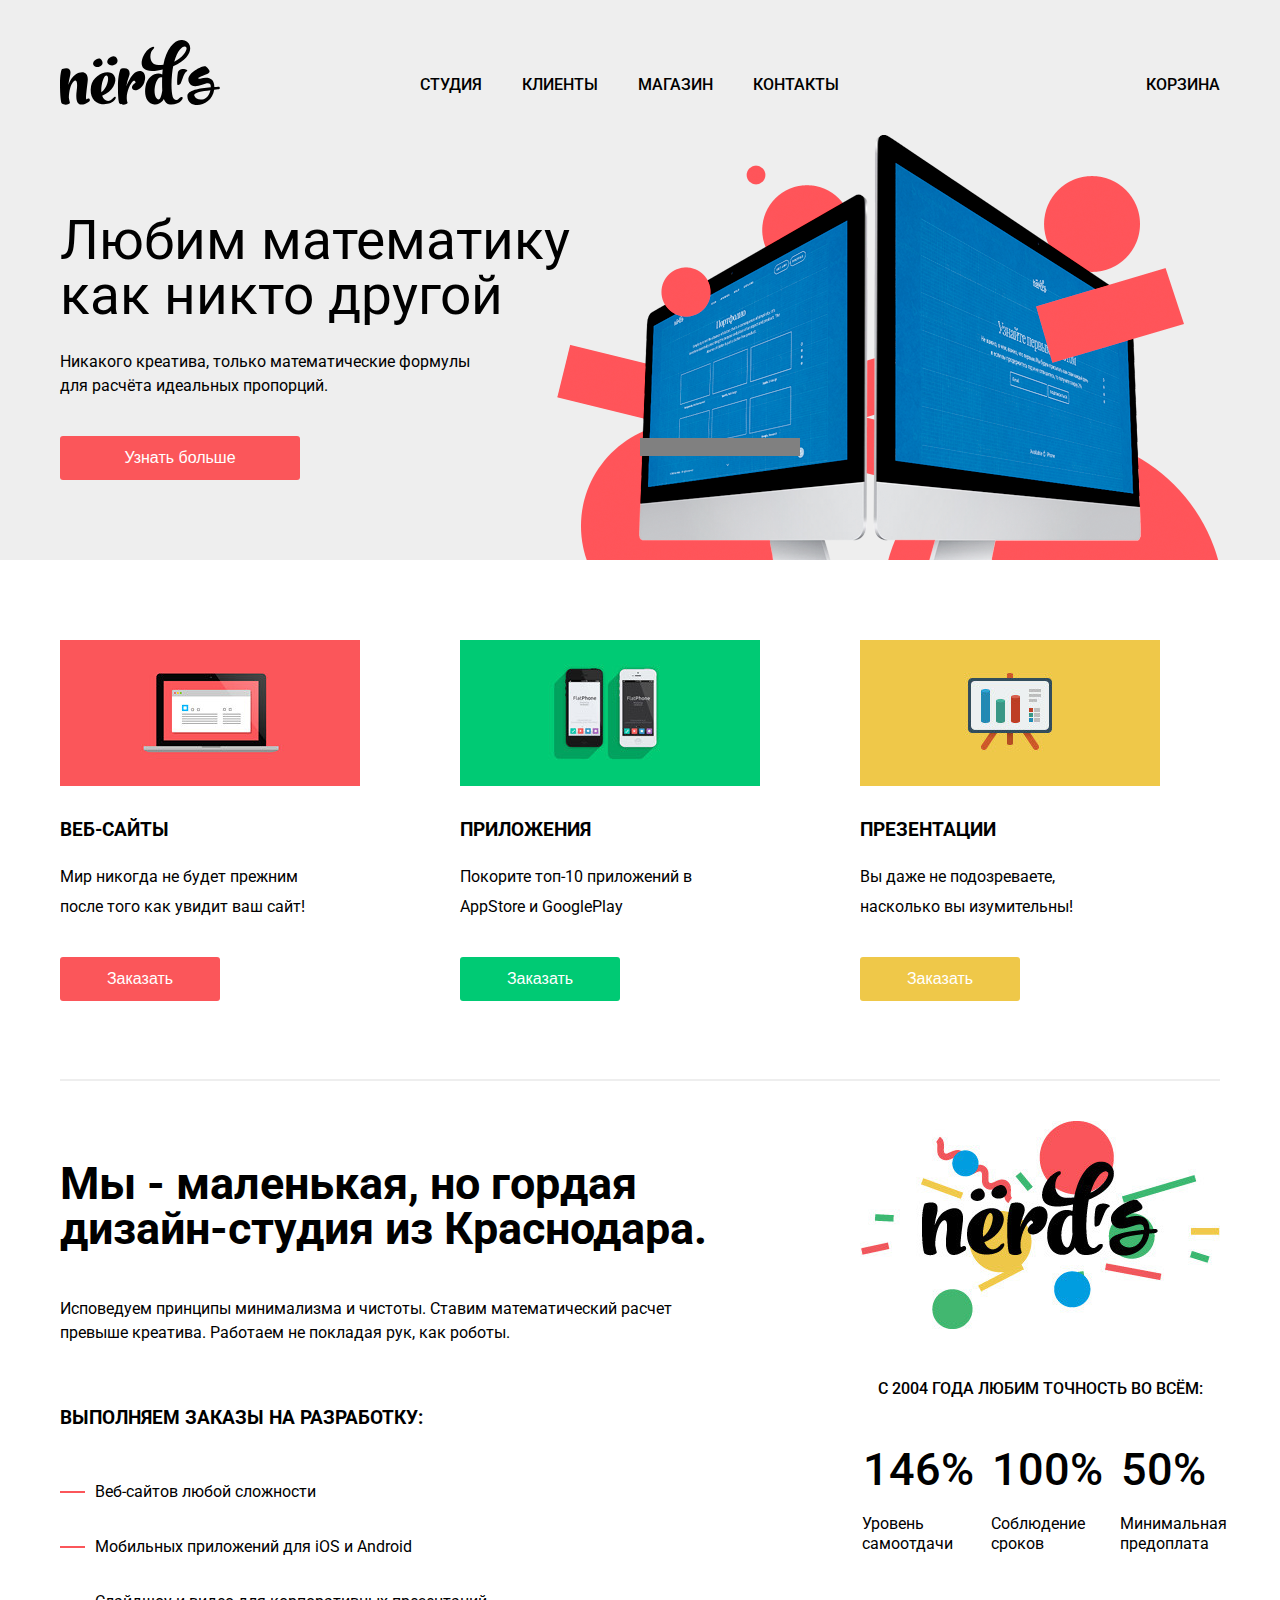
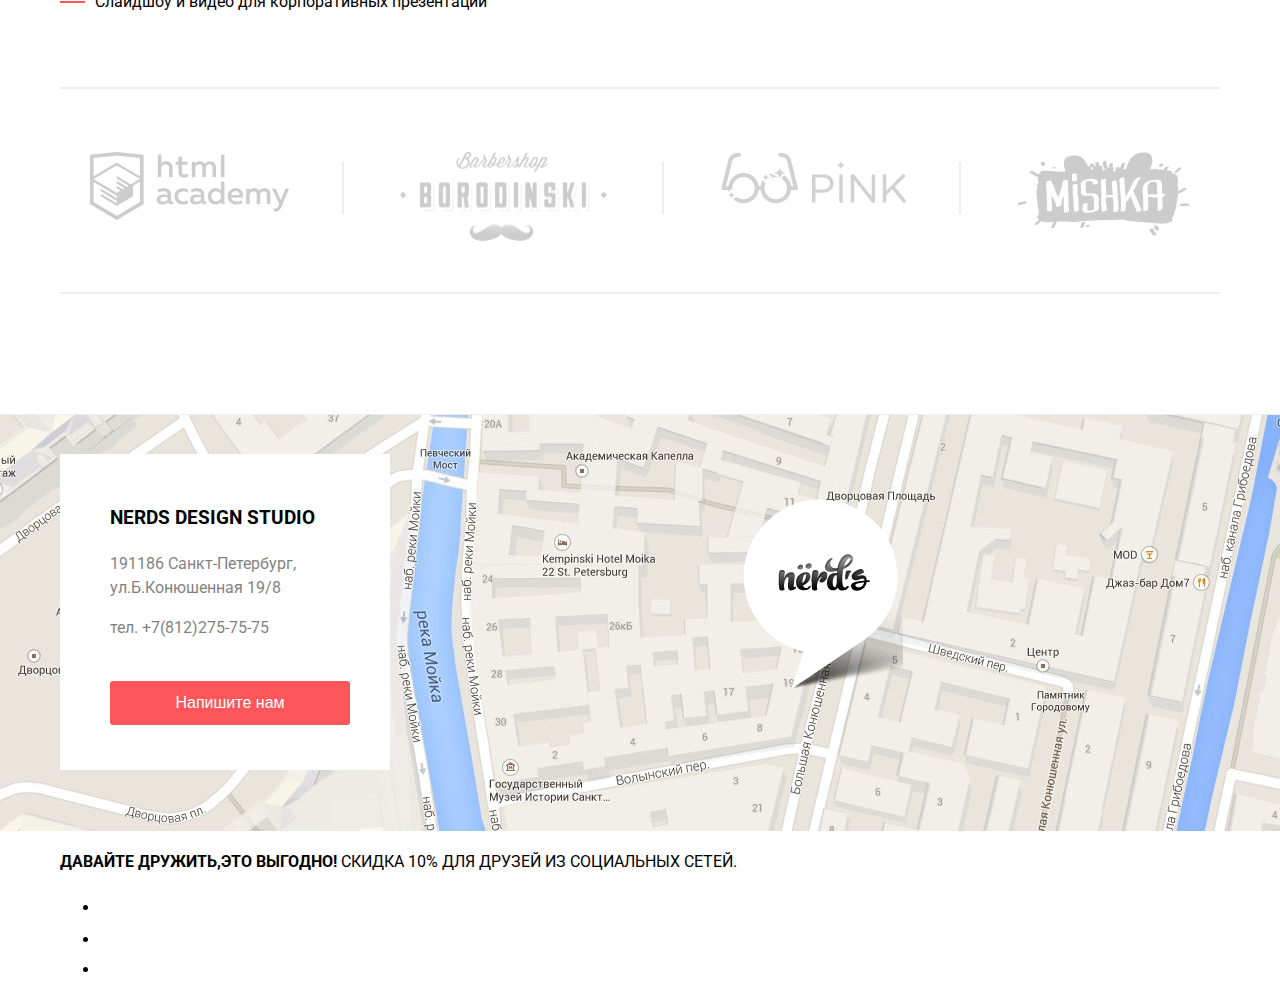
==== Nerds/html/index.html @ b2c06977 "index without footer" ====
<!DOCTYPE html>
<html lang="ru">
<head>
  <meta charset="utf-8">
  <title>Дизайн-студия Nerds</title>
  <link href='../css/styles.css' rel="stylesheet" type="text/css">
  <link href="https://fonts.googleapis.com/css?family=Roboto:400,500,700&amp;subset=cyrillic" rel="stylesheet">
</head>
<body>
  <header class="main-header">
    <div class="main-wrapper">
      <div class="container">
        <nav class="general-navigation">
          <a class="main-logo" href="index.html">
            <svg version="1.1" id="Layer_1" xmlns="http://www.w3.org/2000/svg" xmlns:xlink="http://www.w3.org/1999/xlink" x="0px" y="0px"
            	 width="160px" height="65px" viewBox="0 0 160 65" enable-background="new 0 0 160 65" xml:space="preserve">
            <g>
            	<path d="M157.936,49.374c-1.235,0.161-2.523,0.271-3.757,0.377c0,0.056,0,0.056,0,0.056c-2.415,17.364-26.188,20.231-26.779,6.599
            		c-0.269-6.167,11.593-7.95,23.398-9.088c0.429-11.09-15.901,5.667-21.608-4.601c-5.019-9.025,14.632-17.938,16.728-16.102
            		c6.438,5.636,3.404,6.618-1.379,8.335c-9.49,3.41-5.791,4.107-4.511,3.726c7.569-2.253,14.366-1.04,14.312,8.317
            		c1.288-0.107,2.522-0.163,3.757-0.271C160.403,46.507,160.564,49.157,157.936,49.374z M150.422,50.13
            		c-9.124,1.028-17.013,2.436-16.153,5.355C135.985,61.058,147.846,62.303,150.422,50.13z"/>
            </g>
            <g>
            	<path d="M117.678,44.918c-0.682-0.037-0.703-6.038,0.112-11.688c1.005-6.951,11.935-3.357,9.093-1.906
            		c-2.975,1.52-4.429,8.718-6.266,12.087C119.982,44.572,118.012,44.937,117.678,44.918z"/>
            </g>
            <g>
            	<path d="M42.105,21.002c2.376,4.866-4.937,8.171-8.292,4.521c-1.398-1.555-0.755-4.56,2.636-6.193
            		C38.146,18.494,40.522,17.734,42.105,21.002z"/>
            </g>
            <g>
            	<path d="M57.062,18.861c2.585,5.297-5.38,8.896-9.031,4.922c-1.522-1.695-0.823-4.963,2.873-6.742
            		C52.75,16.13,55.336,15.305,57.062,18.861z"/>
            </g>
            <g>
            	<path d="M28.883,61.666c-7.919,5.338-14.219,4.159-12.212-10.848c1.45-10.904-0.948-11.521-3.122-9.442
            		c-2.845,2.697-4.628,9.723-4.684,16.412c0.278,1.686,0.614,3.314,1.004,4.776c0.334,1.63-4.907,3.315-7.974,1.011
            		C0.837,62.79,0,54.865,0,44.131c0-8.824,1.171-14.895,2.23-15.175c8.029-2.191,9.312,1.348,7.583,7.981
            		c-0.725,2.753-1.17,5.396-1.395,7.924c1.673-4.664,4.071-8.485,6.803-10.173c7.416-4.664,13.605-2.473,12.434,6.801
            		c-2.007,16.58-2.174,18.827-0.39,17.535C29.496,57.45,30.945,60.262,28.883,61.666z"/>
            </g>
            <g>
            	<path d="M54.982,59.59c-2.175,3.484-7.806,5.171-13.216,4.552c-7.75-0.843-12.545-7.756-10.705-18.097
            		c2.008-11.185,18.065-18.322,23.196-10.341c3.735,5.789-2.175,16.017-11.597,19.783c-0.168,0.056-0.335,0.113-0.502,0.168
            		c1.951,5.171,6.579,7.476,11.039,2.36C55.316,55.655,56.821,56.667,54.982,59.59z M41.377,52.172
            		c5.855-4.159,7.806-13.32,6.189-15.905c-1.728-2.697-5.074,1.517-6.245,11.746C41.21,49.474,41.21,50.878,41.377,52.172z"/>
            </g>
            <g>
            	<path d="M83.091,44.992c-1.597,2.507-3.903,4.384-5.966,5.059c-2.398,0.73-5.185,0.056-5.185-2.698
            		c0-1.011,0.892-3.372,3.624-4.721c-0.168-1.911-1.394-2.417-2.286-1.686c-3.345,2.586-7.417,12.25-6.356,19.221
            		c0.055,0.168,0.055,0.337,0.055,0.506c0.168,0.617,0.335,1.237,0.558,1.854c0.557,1.574-4.907,3.316-7.973,0.956
            		c-1.059-0.788-1.617-6.97-1.617-17.704c0-8.824,1.951-16.636,3.011-16.917c6.412-1.743,10.147,1.292,8.14,7.249
            		c-1.171,3.373-2.23,6.801-2.843,10.399c2.453-6.688,6.523-12.872,9.812-14.501c5.856-2.923,10.092,0.956,8.867,7.813
            		c-0.056,0.11-0.112,0.393-0.112,0.449c-0.056,0.562-0.566,2.302-0.39,1.741C83.914,43.657,83.538,44.289,83.091,44.992z"/>
            </g>
            <g>
            	<path d="M113.207,26.161c-0.445,2.304-0.836,4.833-1.115,7.531c-1.059,10.06-0.612,18.996,0.613,22.986
            		c0.726,2.137,3.457,4.946,6.078,2.023c2.843-3.203,5.967-1.349,2.174,2.416c-2.34,2.305-6.689,3.878-11.039,3.428
            		c-3.123-0.393-5.018-2.415-6.134-5.505c-0.444,0.898-0.947,1.685-1.56,2.302c-2.119,2.193-4.685,3.43-7.974,3.092
            		c-6.637-0.73-10.538-7.923-8.699-18.153c1.952-10.791,11.319-14.725,16.728-11.857c0.112-1.349,0.223-2.699,0.335-4.104
            		c0.055-0.281,0.055-0.562,0.11-0.843c-1.561,0.338-3.233,0.675-4.962,0.956C73.787,34.423,82.04,14.864,87.894,9.75
            		c6.636-5.733,7.36-1.855,5.297-0.562c-3.68,2.36-5.297,15.905,5.241,15.905c1.729,0,3.346-0.112,4.962-0.281
            		c3.291-18.322,13.271-27.203,21.356-24.28C133.726,3.792,132.779,18.067,113.207,26.161z M102.279,50.554
            		c-0.224-3.542-0.224-7.532-0.167-11.636c0-0.506,0.056-1.011,0.056-1.461c-3.346-1.518-6.635,3.653-7.473,10.792
            		c-0.946,8.373,2.788,12.813,4.908,10.791C101.22,57.409,102.056,52.237,102.279,50.554z M126.365,7.389
            		c-1.784-2.642-8.307,0.562-12.098,14.332C123.802,17.167,127.593,9.299,126.365,7.389z"/>
            </g>
            </svg>
          </a>
          <ul class="site-navigation">
            <li><a href="studio.html">Студия</a></li>
            <li><a href="clients.html">Клиенты</a></li>
            <li><a href="catalog.html">Магазин</a></li>
            <li><a href="contacts.html">Контакты</a></li>
          </ul>
          <ul class="client-navigation">
            <li class="basket">
              <a class="basket-link" href="login.html">Корзина</a>
            </li>
          </ul>
        </nav>
      </div>
    </div>
      <section class="slider">
        <div class="container">
          <h2 class="visually-hidden">Картинки</h2>
          <div class="slider-controls">
            <input class="visually-hidden slider-controls-item slider-controls-item-1" type="radio" id="product-1" name="toggle" value="tg1" checked>
            <input class="visually-hidden slider-controls-item slider-controls-item-2" type="radio" id="product-2" name="toggle" value="tg2">
            <input class="visually-hidden slider-controls-item slider-controls-item-3" type="radio" id="product-3" name="toggle" value="tg3">
            <label for="product-1">Первый</label>
            <label for="product-2">Второй</label>
            <label for="product-3">Третий</label>
          </div>
          <ul class="slider-list">
            <li class="slider-item">
              <h3>Долго, дорого,<br> скрупулёзно</h3>
              <p>Математически выверенный дизайн<br> для вашего сайта или мобильного приложения.</p>
              <button class="slider-item-button button" type="button">Узнать больше</button>
            </li>
            <li class="slider-item">
              <h3>Любим математику как никто другой</h3>
              <p>Никакого креатива, только математические формулы для расчёта идеальных пропорций.</p>
              <button class="slider-item-button button" type="button">Узнать больше</button>
            </li>
            <li class="slider-item">
              <h3>Только ночь,<br> только хардкор</h3>
              <p>Работать днём, как все? Мы против этого.<br> Ближе к ночи работа только начинается.</p>
              <button class="slider-item-button button" type="button">Узнать больше</button>
            </li>
          </ul>
        </div>
      </section>
    </header>
    <main class="container">
      <section class="services">
        <h2 class="visually-hidden">Услуги</h2>
        <ul class="services-list">
          <li class="services-item">
            <img src="../img/illustration-1.jpg" width="300" height="146" alt="Фото1">
            <h3>Веб-сайты</h3>
            <p>Мир никогда не будет прежним после того как увидит ваш сайт!</p>
            <button class="button button-order button-order1" type="button">Заказать</button>
          </li>
          <li class="services-item">
            <img src="../img/illustration-2.jpg" width="300" height="146" alt="Фото2">
            <h3>Приложения</h3>
            <p>Покорите топ-10 приложений в AppStore и GooglePlay</p>
            <button class="button button-order button-order2" type="button">Заказать</button>
          </li>
          <li class="services-item">
            <img src="../img/illustration-3.jpg" width="300" height="146" alt="Фото3">
            <h3>Презентации</h3>
            <p>Вы даже не подозреваете, насколько вы изумительны!</p>
            <button class="button button-order button-order3" type="button">Заказать</button>
          </li>
        </ul>
      </section>
      <div class="index-columns">
        <section class="info">
          <h2 class="visually-hidden">Информация</h2>
          <b>Мы - маленькая, но гордая дизайн-студия из Краснодара.</b>
          <p>Исповедуем принципы минимализма и чистоты. Ставим математический расчет превыше креатива. Работаем не покладая рук, как роботы.</p>
          <h3>Выполняем заказы на разработку:</h3>
          <ul class="order-list">
            <li>Веб-сайтов любой сложности</li>
            <li>Мобильных приложений для iOS и Android</li>
            <li>Слайдшоу и видео для корпоративных презентаций</li>
          </ul>
        </section>
        <section class="statistic">
          <h2 class="visually-hidden">Данные</h2>
          <img src="../img/nerds-illustration.jpg" width="360" height="208">
          <span>С 2004 года любим точность во всём:</span>
          <table>
            <tr class="numbers">
              <th>146%</th>
              <th>100%</th>
              <th>50%</th>
            </tr>
            <tr class="singificant">
              <td>Уровень самоотдачи</td>
              <td>Соблюдение сроков</td>
              <td>Минимальная предоплата</td>
            </tr>
          </table>
        </section>
      </div>
      <section class="projects">
        <h2 class="visually-hidden">Наши работы:</h2>
        <ul class="projects-list">
          <li class="projects-item">
            <img src="../img/logo-1.png" width="199" height="68" alt="Проект1">
          </li>
          <li class="projects-item">
            <img src="../img/logo-2.png" width="209" height="90" alt="Проект2">
          </li>
          <li class="projects-item">
            <img src="../img/logo-3.png" width="185" height="52" alt="Проект3">
          </li>
          <li class="projects-item">
            <img src="../img/logo-4.png" width="173" height="84" alt="Проект4">
          </li>
        </ul>
      </section>
    </main>
    <footer>
      <div class="footer-map">
        <div class="container">
          <div class="contacts">
            <h3>Nerds design studio</h3>
            <p>191186 Санкт-Петербург, ул.Б.Конюшенная 19/8</p>
            <p class="number">тел. +7(812)275-75-75</p>
            <button class="button contacts-button" type="button">Напишите нам</button>
          </div>
        </div>
      </div>
      <div class="footer-social">
        <div class="container">
          <p class="footer-slogan">
            <b>Давайте дружить,это выгодно!</b>
            <span>Скидка 10% для друзей из социальных сетей.</span>
          </p>
          <ul>
            <li><a class="social-button" href="#"><span class="visually-hidden">Вконтакте</span>
              <svg xmlns="http://www.w3.org/2000/svg" width="27" height="15" viewBox="0 0 26.14 14.91"><path d="M26 13.47l-.09-.17a13.55 13.55 0 0 0-2.6-3q-.87-.83-1.1-1.12A1 1 0 0 1 22 8a10.27 10.27 0 0 1 1.22-1.78l.88-1.16q2.35-3.13 2-4L26 .94a.8.8 0 0 0-.4-.22 2.14 2.14 0 0 0-.87 0h-3.92a.51.51 0 0 0-.27 0h-.3a.6.6 0 0 0-.15.14.93.93 0 0 0-.14.24 22.22 22.22 0 0 1-1.46 3.06q-.5.84-.93 1.46a7 7 0 0 1-.71.91 4.94 4.94 0 0 1-.52.47q-.23.18-.35.15l-.23-.05a.9.9 0 0 1-.31-.33 1.49 1.49 0 0 1-.16-.53V1.6a3.14 3.14 0 0 0 0-.62 2.12 2.12 0 0 0-.14-.44.73.73 0 0 0-.28-.33 1.57 1.57 0 0 0-.46-.18A9 9 0 0 0 12.57 0a8.93 8.93 0 0 0-3.25.33 1.83 1.83 0 0 0-.52.41q-.25.3-.07.33a1.67 1.67 0 0 1 1.16.59l.08.16a2.6 2.6 0 0 1 .19.63 6.32 6.32 0 0 1 .12 1 10.59 10.59 0 0 1 0 1.7q-.07.71-.13 1.1a2.21 2.21 0 0 1-.18.64 2.69 2.69 0 0 1-.16.3l-.07.07a1 1 0 0 1-.37.07.86.86 0 0 1-.46-.19 3.27 3.27 0 0 1-.56-.52 7 7 0 0 1-.66-.93q-.37-.6-.76-1.42l-.22-.39q-.2-.38-.56-1.11t-.62-1.43A.9.9 0 0 0 5.2.9h-.07a.93.93 0 0 0-.22-.16A1.44 1.44 0 0 0 4.6.65L.87.68A1 1 0 0 0 .1.94L0 1a.44.44 0 0 0 0 .22 1.08 1.08 0 0 0 .08.37Q.9 3.53 1.86 5.31t1.66 2.87Q4.23 9.27 5 10.24t1 1.24l.37.41.34.33a8.06 8.06 0 0 0 1 .78 16.34 16.34 0 0 0 1.4.9 7.6 7.6 0 0 0 1.79.72 6.19 6.19 0 0 0 2 .22h1.57a1.08 1.08 0 0 0 .72-.3l.05-.07a.9.9 0 0 0 .1-.25 1.38 1.38 0 0 0 0-.37 4.48 4.48 0 0 1 .09-1.05 2.77 2.77 0 0 1 .23-.71 1.74 1.74 0 0 1 .29-.4 1.19 1.19 0 0 1 .23-.2h.11a.86.86 0 0 1 .77.21 4.52 4.52 0 0 1 .83.79q.39.47.93 1.05a6.41 6.41 0 0 0 1 .87l.27.16a3.31 3.31 0 0 0 .71.3 1.53 1.53 0 0 0 .76.07l3.48-.05a1.58 1.58 0 0 0 .8-.17.68.68 0 0 0 .34-.37 1.06 1.06 0 0 0 0-.46 1.71 1.71 0 0 0-.1-.36z" fill="#fff"/></svg>
            </path>
            </a></li>
            <li><a class="social-button" href="#"><span class="visually-hidden">Фейсбук</span>
              <svg xmlns="http://www.w3.org/2000/svg" width="19" height="22" viewBox="0 0 10.15 21.74"><path d="M3.34 1.12A4.77 4.77 0 0 1 6.53 0h3.61v3.81H7.81a1.07 1.07 0 0 0-1.09.83v2.55h3.42c-.08 1.23-.24 2.45-.41 3.67h-3v10.87H2.21V10.86H0V7.21h2.19V3.66a3.83 3.83 0 0 1 1.15-2.54z" fill="#fff"/></svg>
            </a></li>
            <li><a class="social-button" href="#"><span class="visually-hidden">Инстаграм</span>
              <svg xmlns="http://www.w3.org/2000/svg" width="20" height="20" viewBox="0 0 20 20"><path d="M18 0H2a2 2 0 0 0-2 2v16a2 2 0 0 0 2 2h16a2 2 0 0 0 2-2V2a2 2 0 0 0-2-2zm-8 6a4 4 0 1 1-4 4 4 4 0 0 1 4-4zM2.5 18a.47.47 0 0 1-.5-.5V9h2.1a3.4 3.4 0 0 0-.1 1 6 6 0 1 0 12 0 3.4 3.4 0 0 0-.1-1H18v8.5a.47.47 0 0 1-.5.5zM18 4.5a.47.47 0 0 1-.5.5h-2a.47.47 0 0 1-.5-.5v-2a.47.47 0 0 1 .5-.5h2a.47.47 0 0 1 .5.5z" fill="#fff"/></svg>
            </a></li>
          </ul>
        </div>
      </div>
    </footer>
  </body>
  </html>
---- Nerds/css/styles.css ----
body {
  margin: 0;
  padding: 0;
  font-family: 'Roboto', sans-serif;
  font-size: 16px;
  line-height: 30px;
  font-weight: 400;
  color: #000000;
  text-transform: uppercase;
}
.visually-hidden:not(:focus):not(:active),
input[type="checkbox"].visually-hidden,
input[type="radio"].visually-hidden{
  position: absolute;
  width: 1px;
  height: 1px;
  border: 0;
  padding: 0;
  margin: -1px;
  overflow: hidden;
  clip-path: inset(100%);
  clip: rect(0 0 0 0);
  white-space: nowrap;
}
.main-wrapper {
  width: 100%;
  margin-bottom: 30px;
}
.container {
  width: 1160px;
  margin: 0 auto;
  padding: 0 10px;
}
.main-header {
  background-color: rgb(238, 238, 238);
  margin-bottom: 80px;
}
.main-logo {
  width: 160px;
  height: 65px;
  padding-right: 200px;
}
.site-navigation {
  list-style: none;
  margin: 0;
  padding: 0;
  width: 5000px;
  display: flex;
  flex-wrap: wrap;
  padding-top: 30px;
  padding-right: 140px;
}
.site-navigation li {
  padding-right: 40px;
}
.site-navigation a {
  text-decoration: none;
  color: #000000;
}
.client-navigation a {
  text-decoration: none;
  color: #000000;
}
.client-navigation {
  list-style: none;
  margin: 0;
  padding: 0;
  width: 160px;
  padding-top: 30px;
}
.general-navigation {
  display: flex;
  padding-top: 40px;
  font-weight: 500;
  margin-bottom:
}
.slider-item {
  display: none;
}
.slider-item:nth-child(2) {
  display: block;
}
.slider-item:nth-child(1) {
  background-image: url("../img/slide1.png");
  background-position: 93% 18%;
  background-repeat: no-repeat;
}
.slider-item:nth-child(2) {
  background-image: url("../img/slide2.png");
  background-position: 100% 0%;
  background-repeat: no-repeat;
}
.slider-item:nth-child(3) {
  background-image: url("../img/slide3.png");
  background-position: 100% 20%;
  background-repeat: no-repeat;
}
.slider {
  position: relative;
}
.slider-list {
  margin: 0;
  padding: 0;
  list-style: none;
}
.slider-item h3 {
  font-weight: 400;
  font-size: 55px;
  line-height: 55px;
  max-width: 600px;
  margin: 0;
  margin-bottom: 27px;
  text-transform: none;
}
.slider-item p {
  font-weight: 400;
  margin: 0;
  font-size: 16px;
  line-height: 24px;
  max-width: 430px;
  margin-bottom: 38px;
  text-transform: none;
}
.button {
  font-size: 16px;
  line-height: 18px;
  display: block;
  width: 240px;
  padding: 13px 0;
  color: #ffffff;
  background-color: rgb(251, 86, 90);
  text-align: center;
  text-decoration: none;
  border-radius: 3px;
  border: none;
}
.button:hover,
.button:focus {
  background-color: #e74246;
}
.button:active {
  color: rgba(255, 255, 255, 0.3);
  background-color: #d7373b;
  box-shadow: 0 3px rgba(0, 0, 0, 0.1) inset;
}
.slider-controls .slider-controls-item {
  position: relative;
  width: 18px;
  height: 18px;
  display: inline-block;
  background-color: transparent;
  border-radius: 50%;
  cursor: pointer;
  padding: 8px;
}
.slider-controls .slider-controls-item::after {
  content: "";
  width: 18px;
  height: 18px;
  background: #ffffff;
  position: absolute;
  top: 8px;
  left: 8px;
  border-radius: 50%;
}
.slider-controls {
  position: absolute;
  left: 50%;
  bottom: 104px;
  z-index: 100;
  width: 160px;
  height: 18px;
  text-align: center;
  font-size: 0;
  background-color: grey;
  transform: translateX(-50%;);
}
.slider-controls .slider-controls-item:checked{
  content: "";
  position: absolute;
  width: 20px;
  height: 20px;
  top: 12px;
  left: 12px;
  background-color: black;
  border-radius: 50%;
  border: 2px solid grey;
}
.slider-item {
  padding: 78px 0 80px 0;
}
.services-list {
  display: flex;
  list-style: none;
  margin: 0;
  padding: 0;
}
.services-item {
  margin: 0;
  padding: 0;
  width: 300px;
  padding-right: 100px;
}
.services-item:nth-child(3) {
  padding-right: none;
}
.services-item h3 {
  margin-bottom: 17px;
}
.services-item p {
  margin-bottom: 35px;
  width: 260px;
  text-transform: none;
}
.button-order {
  width: 160px;
}
.button-order2 {
  background-color: rgb(0, 202, 116);
}
.button-order3 {
  background-color: rgb(239, 200, 73);
}
.services {
  margin-bottom: 120px;
  position: relative;
}
.services::after {
  position: absolute;
  content: "";
  height: 2px;
  width: 100%;
  background-color: rgb(238, 238, 238);
  bottom: -80px;
}
.index-columns {
  position: relative;
  display: flex;
  justify-content: space-between;
  margin-bottom: 135px;
}
.index-columns::after {
  position: absolute;
  content: "";
  height: 2px;
  width: 100%;
  background-color: rgb(238, 238, 238);
  bottom: -72px;
}
.info {
  width: 660px;
  margin: 0;
  padding: 0;
  padding-right: 140px;
  margin-top: 40px;
}
.info b {
  display: block;
  font-size: 45px;
  line-height: 45px;
  text-transform: none;
  padding-bottom: 30px;
}
.info p {
  text-transform: none;
  font-size: 16px;
  line-height: 24px;
  padding-bottom: 40px;
}
.info h3 {
  padding-bottom: 25px;
}
.order-list {
  list-style: none;
  margin: 0;
  padding: 0;
}
.order-list li {
  position: relative;
  text-transform: none;
  padding-left: 35px;
  padding-bottom: 25px;
}
.order-list li:nth-child(3) {
  padding-bottom: 0;
}
.order-list li::before {
  position: absolute;
  content: "";
  width: 25px;
  height: 2px;
  background-color: rgb(251, 86, 90);
  top: 14px;
  left: 0px;
}
.statistic {
  margin: 0;
  padding: 0;
  width: 360px;
}
.statistic img {
  margin: 0px;
  padding: 0px;
  padding-bottom: 35px;

}
.statistic span {
  display: block;
  text-align: center;
  font-weight: 500;
  padding: 0px;
  margin: 0px;
  padding-bottom: 40px;
}
table td {
  line-height: 20px;
  text-transform: none;
  padding: 0;
  margin: 0;
  padding-right: 15px;
}
table th {
  padding-right: 15px;
  text-align: left;
  padding-bottom: 20px;
  font-weight: 500;
  font-size: 45px;
  line-height: 45px;
}
.projects-list {
  list-style: none;
  padding: 0;
  margin: 0;
  display: flex;
  justify-content: space-between;
}
.projects {
  height: 182px;
  position: relative;
}
.projects::after {
  position: absolute;
  content: "";
  height: 2px;
  width: 100%;
  background-color: rgb(238, 238, 238);
  bottom: 40px;
}
.projects-item {
  padding: 0 30px;
  position: relative;
}
.projects-item:nth-child(-n+3)::after {
  position: absolute;
  content: "";
  width: 2px;
  height: 52px;
  background-color: rgba(238, 238, 238);
  right: -25px;
  top: 10px;
}
.footer-map {
  background-color: rgba(238, 238, 238);
  background-image: url("../img/map.jpg");
  background-position: center;
  background-repeat: no-repeat;
  width: 100%;
  height: 417px;
  position: relative;
}
.contacts {
  top: 40px;
  position: absolute;
  content: "";
  background-color: white;
  width: 280px;
  padding-left: 50px;
  padding-top: 30px;
  padding-bottom: 45px;
  vertical-align: middle;
}
footer {
  padding-top: 80px;
}
.contacts p {
  color: #000000;
  opacity: 0.5;
  font-size: 16px;
  line-height: 24px;
  text-transform: none;
}
.contacts .number {
  padding-bottom: 25px;
}
.contacts::after {
  position: absolute;
  content: "";
  background-image: url("../img/map-marker.png");
  background-repeat: no-repeat;
  background-position: 0 0;
  width: 160px;
  height: 195px;
  background-color: transparent;
  top: 45px;
  right: -513px;
}
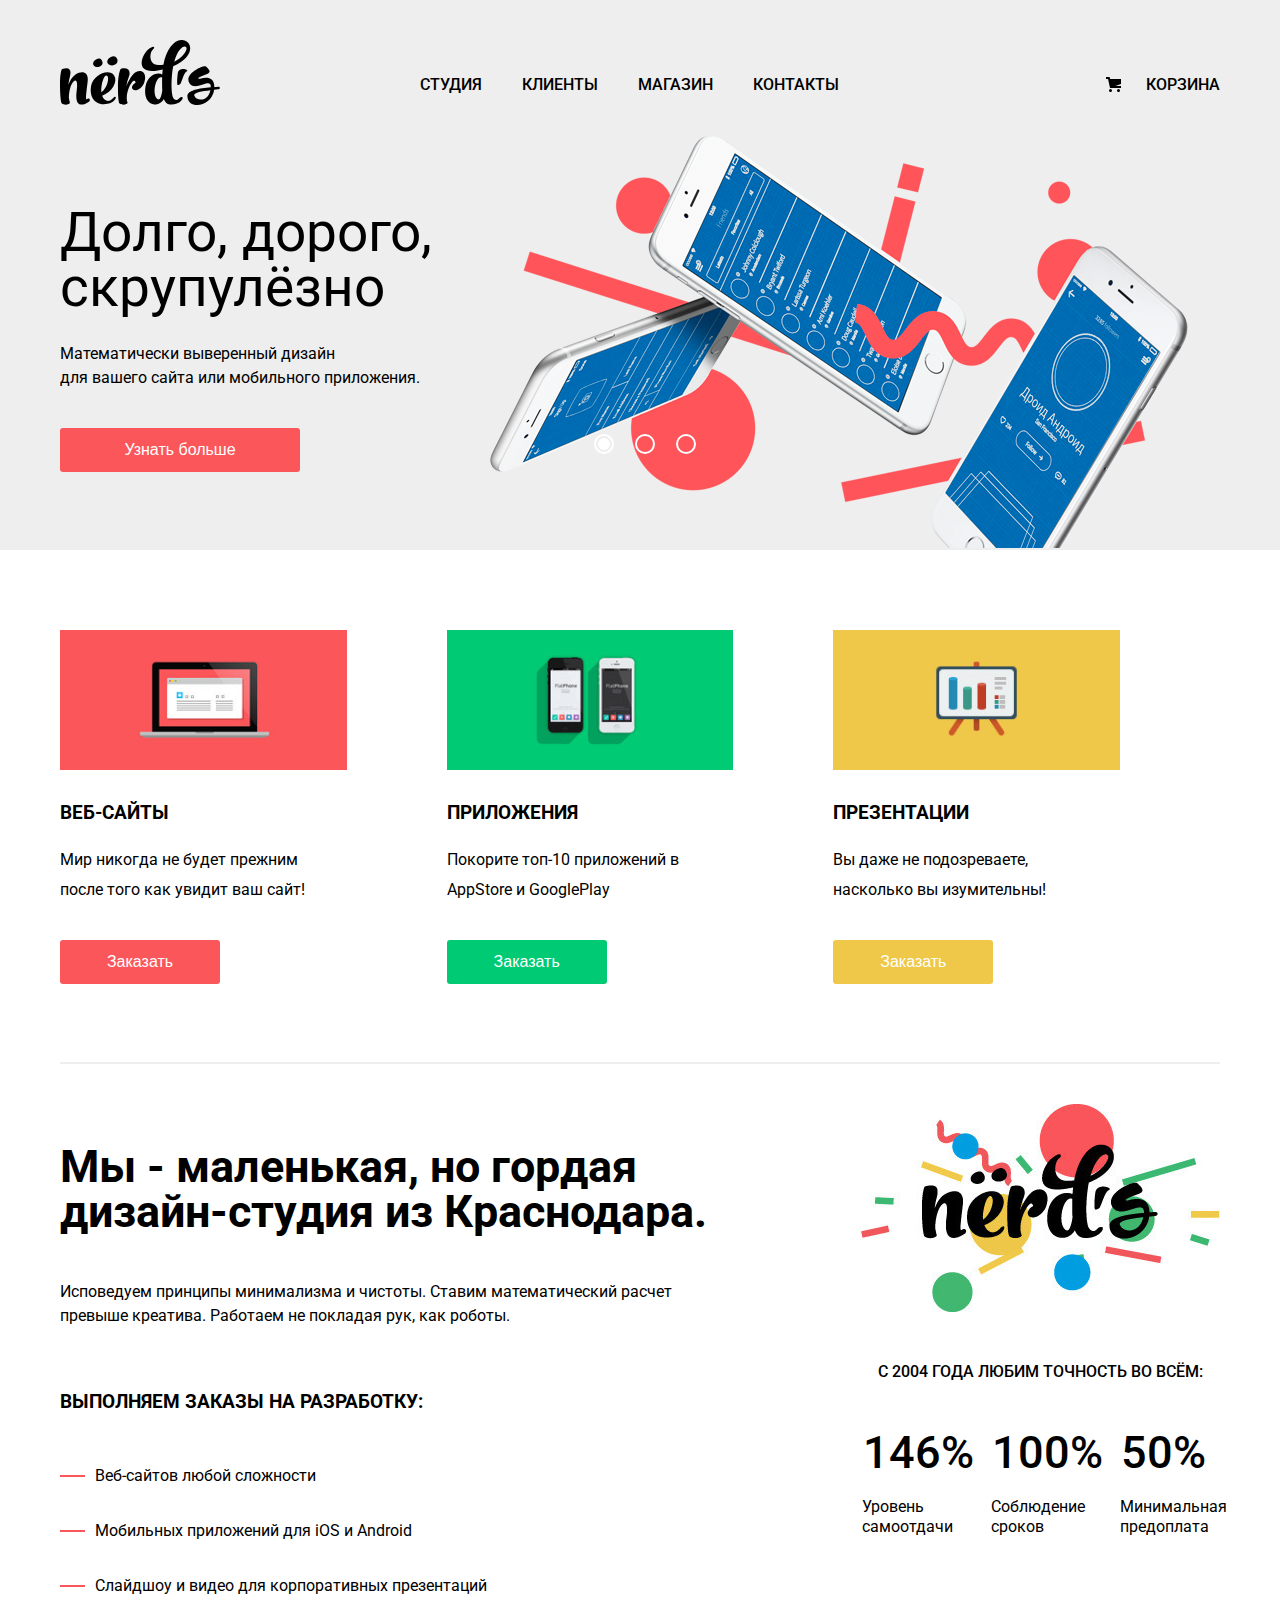
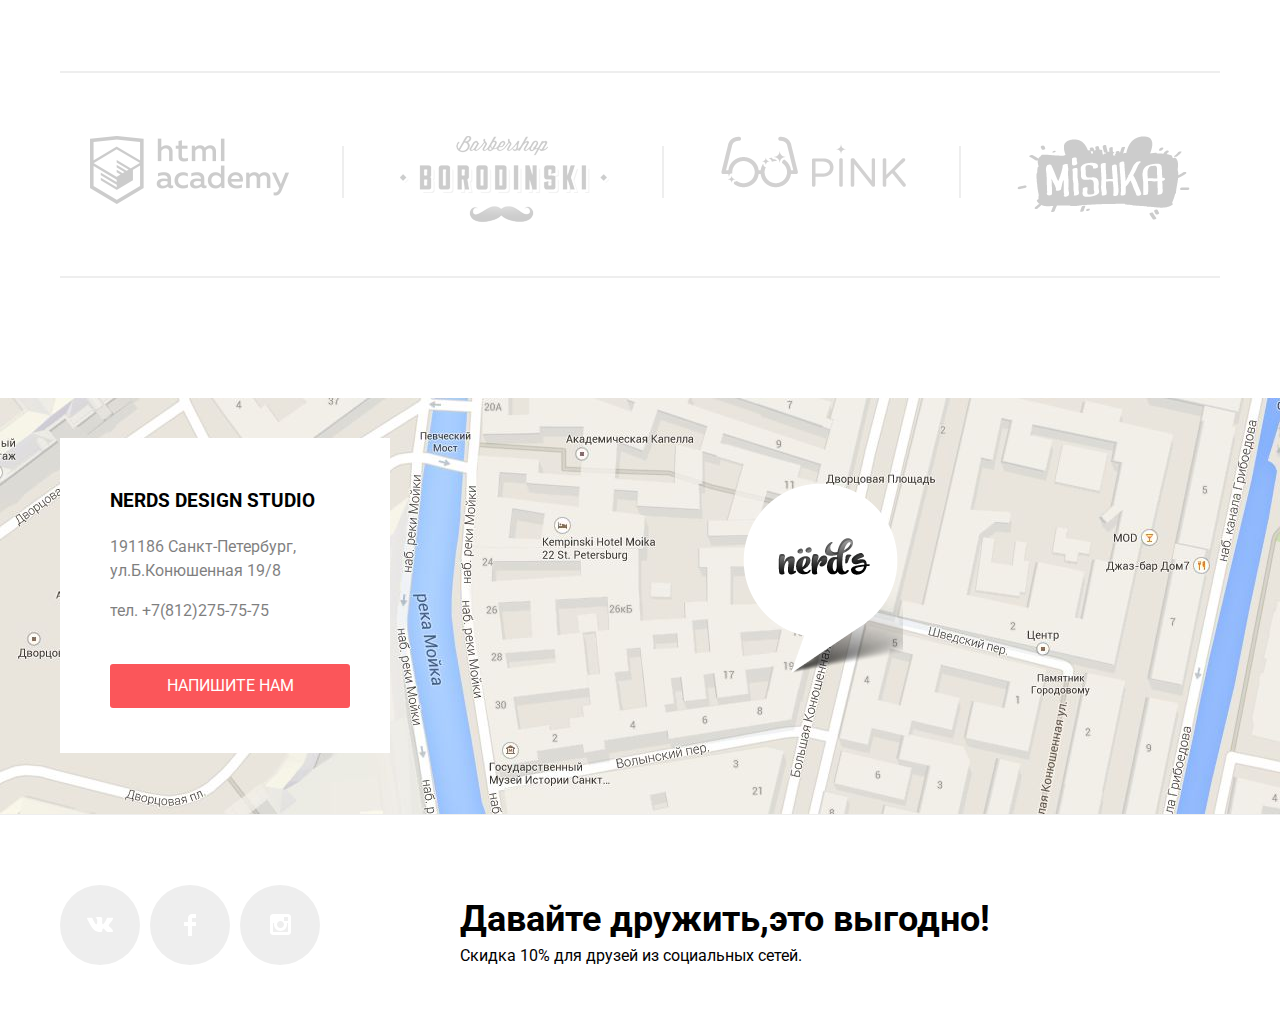
==== commit c2fb42bb: "final" ====
--- a/Nerds/html/index.html
+++ b/Nerds/html/index.html
@@ -82,34 +82,32 @@
         </nav>
       </div>
     </div>
-      <section class="slider">
-        <div class="container">
-          <h2 class="visually-hidden">Картинки</h2>
-          <div class="slider-controls">
-            <input class="visually-hidden slider-controls-item slider-controls-item-1" type="radio" id="product-1" name="toggle" value="tg1" checked>
-            <input class="visually-hidden slider-controls-item slider-controls-item-2" type="radio" id="product-2" name="toggle" value="tg2">
-            <input class="visually-hidden slider-controls-item slider-controls-item-3" type="radio" id="product-3" name="toggle" value="tg3">
-            <label for="product-1">Первый</label>
-            <label for="product-2">Второй</label>
-            <label for="product-3">Третий</label>
-          </div>
-          <ul class="slider-list">
-            <li class="slider-item">
-              <h3>Долго, дорого,<br> скрупулёзно</h3>
-              <p>Математически выверенный дизайн<br> для вашего сайта или мобильного приложения.</p>
-              <button class="slider-item-button button" type="button">Узнать больше</button>
-            </li>
-            <li class="slider-item">
-              <h3>Любим математику как никто другой</h3>
-              <p>Никакого креатива, только математические формулы для расчёта идеальных пропорций.</p>
-              <button class="slider-item-button button" type="button">Узнать больше</button>
-            </li>
-            <li class="slider-item">
-              <h3>Только ночь,<br> только хардкор</h3>
-              <p>Работать днём, как все? Мы против этого.<br> Ближе к ночи работа только начинается.</p>
-              <button class="slider-item-button button" type="button">Узнать больше</button>
-            </li>
-          </ul>
+      <section class="wrapper1 container">
+        <h2 class="visually-hidden">Картинки</h2>
+        <input class="visually-hidden" type="radio" id="slide-1" name="toggle" checked>
+        <input class="visually-hidden" type="radio" id="slide-2" name="toggle">
+        <input class="visually-hidden" type="radio" id="slide-3" name="toggle">
+        <ul class="slider-list">
+          <li class="slider-item slider-item1">
+            <h3>Долго, дорого,<br> скрупулёзно</h3>
+            <p>Математически выверенный дизайн<br> для вашего сайта или мобильного приложения.</p>
+            <button class="slider-item-button button" type="button">Узнать больше</button>
+          </li>
+          <li class="slider-item slider-item2">
+            <h3>Любим математику как никто другой</h3>
+            <p>Никакого креатива, только математические формулы для расчёта идеальных пропорций.</p>
+            <button class="slider-item-button button" type="button">Узнать больше</button>
+          </li>
+          <li class="slider-item slider-item3">
+            <h3>Только ночь,<br> только хардкор</h3>
+            <p>Работать днём, как все? Мы против этого.<br> Ближе к ночи работа только начинается.</p>
+            <button class="slider-item-button button" type="button">Узнать больше</button>
+          </li>
+        </ul>
+        <div class="slider-controls">
+          <label for="slide-1"></label>
+          <label for="slide-2"></label>
+          <label for="slide-3"></label>
         </div>
       </section>
     </header>
@@ -192,30 +190,91 @@
             <h3>Nerds design studio</h3>
             <p>191186 Санкт-Петербург, ул.Б.Конюшенная 19/8</p>
             <p class="number">тел. +7(812)275-75-75</p>
-            <button class="button contacts-button" type="button">Напишите нам</button>
+            <a class="button contacts-button" href="map.html">Напишите нам</a>
           </div>
         </div>
       </div>
-      <div class="footer-social">
-        <div class="container">
-          <p class="footer-slogan">
-            <b>Давайте дружить,это выгодно!</b>
-            <span>Скидка 10% для друзей из социальных сетей.</span>
-          </p>
-          <ul>
-            <li><a class="social-button" href="#"><span class="visually-hidden">Вконтакте</span>
-              <svg xmlns="http://www.w3.org/2000/svg" width="27" height="15" viewBox="0 0 26.14 14.91"><path d="M26 13.47l-.09-.17a13.55 13.55 0 0 0-2.6-3q-.87-.83-1.1-1.12A1 1 0 0 1 22 8a10.27 10.27 0 0 1 1.22-1.78l.88-1.16q2.35-3.13 2-4L26 .94a.8.8 0 0 0-.4-.22 2.14 2.14 0 0 0-.87 0h-3.92a.51.51 0 0 0-.27 0h-.3a.6.6 0 0 0-.15.14.93.93 0 0 0-.14.24 22.22 22.22 0 0 1-1.46 3.06q-.5.84-.93 1.46a7 7 0 0 1-.71.91 4.94 4.94 0 0 1-.52.47q-.23.18-.35.15l-.23-.05a.9.9 0 0 1-.31-.33 1.49 1.49 0 0 1-.16-.53V1.6a3.14 3.14 0 0 0 0-.62 2.12 2.12 0 0 0-.14-.44.73.73 0 0 0-.28-.33 1.57 1.57 0 0 0-.46-.18A9 9 0 0 0 12.57 0a8.93 8.93 0 0 0-3.25.33 1.83 1.83 0 0 0-.52.41q-.25.3-.07.33a1.67 1.67 0 0 1 1.16.59l.08.16a2.6 2.6 0 0 1 .19.63 6.32 6.32 0 0 1 .12 1 10.59 10.59 0 0 1 0 1.7q-.07.71-.13 1.1a2.21 2.21 0 0 1-.18.64 2.69 2.69 0 0 1-.16.3l-.07.07a1 1 0 0 1-.37.07.86.86 0 0 1-.46-.19 3.27 3.27 0 0 1-.56-.52 7 7 0 0 1-.66-.93q-.37-.6-.76-1.42l-.22-.39q-.2-.38-.56-1.11t-.62-1.43A.9.9 0 0 0 5.2.9h-.07a.93.93 0 0 0-.22-.16A1.44 1.44 0 0 0 4.6.65L.87.68A1 1 0 0 0 .1.94L0 1a.44.44 0 0 0 0 .22 1.08 1.08 0 0 0 .08.37Q.9 3.53 1.86 5.31t1.66 2.87Q4.23 9.27 5 10.24t1 1.24l.37.41.34.33a8.06 8.06 0 0 0 1 .78 16.34 16.34 0 0 0 1.4.9 7.6 7.6 0 0 0 1.79.72 6.19 6.19 0 0 0 2 .22h1.57a1.08 1.08 0 0 0 .72-.3l.05-.07a.9.9 0 0 0 .1-.25 1.38 1.38 0 0 0 0-.37 4.48 4.48 0 0 1 .09-1.05 2.77 2.77 0 0 1 .23-.71 1.74 1.74 0 0 1 .29-.4 1.19 1.19 0 0 1 .23-.2h.11a.86.86 0 0 1 .77.21 4.52 4.52 0 0 1 .83.79q.39.47.93 1.05a6.41 6.41 0 0 0 1 .87l.27.16a3.31 3.31 0 0 0 .71.3 1.53 1.53 0 0 0 .76.07l3.48-.05a1.58 1.58 0 0 0 .8-.17.68.68 0 0 0 .34-.37 1.06 1.06 0 0 0 0-.46 1.71 1.71 0 0 0-.1-.36z" fill="#fff"/></svg>
-            </path>
-            </a></li>
-            <li><a class="social-button" href="#"><span class="visually-hidden">Фейсбук</span>
-              <svg xmlns="http://www.w3.org/2000/svg" width="19" height="22" viewBox="0 0 10.15 21.74"><path d="M3.34 1.12A4.77 4.77 0 0 1 6.53 0h3.61v3.81H7.81a1.07 1.07 0 0 0-1.09.83v2.55h3.42c-.08 1.23-.24 2.45-.41 3.67h-3v10.87H2.21V10.86H0V7.21h2.19V3.66a3.83 3.83 0 0 1 1.15-2.54z" fill="#fff"/></svg>
-            </a></li>
-            <li><a class="social-button" href="#"><span class="visually-hidden">Инстаграм</span>
-              <svg xmlns="http://www.w3.org/2000/svg" width="20" height="20" viewBox="0 0 20 20"><path d="M18 0H2a2 2 0 0 0-2 2v16a2 2 0 0 0 2 2h16a2 2 0 0 0 2-2V2a2 2 0 0 0-2-2zm-8 6a4 4 0 1 1-4 4 4 4 0 0 1 4-4zM2.5 18a.47.47 0 0 1-.5-.5V9h2.1a3.4 3.4 0 0 0-.1 1 6 6 0 1 0 12 0 3.4 3.4 0 0 0-.1-1H18v8.5a.47.47 0 0 1-.5.5zM18 4.5a.47.47 0 0 1-.5.5h-2a.47.47 0 0 1-.5-.5v-2a.47.47 0 0 1 .5-.5h2a.47.47 0 0 1 .5.5z" fill="#fff"/></svg>
-            </a></li>
-          </ul>
-        </div>
-      </div>
-    </footer>
-  </body>
-  </html>
+      <div class="container container1">
+        <div class="footer-social">
+        <ul>
+          <li><a class="social-button" href="#"><span class="visually-hidden">Вконтакте</span>
+            <svg version="1.1" id="Layer_1" xmlns="http://www.w3.org/2000/svg" xmlns:xlink="http://www.w3.org/1999/xlink" x="0px" y="0px"
+               width="26px" height="15px" viewBox="0 0 26 15" enable-background="new 0 0 26 15" xml:space="preserve">
+            <path fill="#FFFFFF" d="M16.138,11.51c0.956-0.309,2.18,2.04,3.483,2.939c0.978,0.681,1.727,0.534,1.727,0.534l3.473-0.05
+              c0,0,1.815-0.112,0.957-1.554c-0.071-0.12-0.503-1.069-2.585-3.022c-2.177-2.043-1.882-1.712,0.739-5.244
+              c1.597-2.153,2.236-3.468,2.036-4.028c-0.192-0.539-1.365-0.399-1.365-0.399L20.69,0.713c-0.381,0.001-0.704,0.119-0.851,0.515
+              c-0.003,0.004-0.621,1.666-1.445,3.079c-1.741,2.989-2.436,3.148-2.724,2.961c-0.661-0.433-0.494-1.737-0.494-2.664
+              c0-2.897,0.432-4.105-0.846-4.417c-0.427-0.104-0.739-0.172-1.828-0.182c-1.392-0.021-2.574,0-3.244,0.329
+              c-0.445,0.223-0.786,0.712-0.579,0.74c0.26,0.035,0.843,0.16,1.155,0.586c0.401,0.552,0.389,1.789,0.389,1.789
+              s0.229,3.411-0.54,3.834c-0.528,0.29-1.25-0.302-2.803-3.016C6.087,2.879,5.488,1.345,5.488,1.345S5.372,1.06,5.162,0.904
+              C4.912,0.719,4.562,0.66,4.562,0.66L0.848,0.684c0,0-0.558,0.016-0.763,0.262C-0.097,1.164,0.07,1.614,0.07,1.614
+              s2.909,6.881,6.203,10.347c3.02,3.182,6.452,2.971,6.452,2.971h1.555c0,0,0.469-0.054,0.709-0.312
+              c0.224-0.24,0.214-0.691,0.214-0.691S15.172,11.82,16.138,11.51z"/>
+            </svg>
+          </a></li>
+          <li><a class="social-button" href="#"><span class="visually-hidden">Фейсбук</span>
+            <svg version="1.1" id="Layer_2" xmlns="http://www.w3.org/2000/svg" xmlns:xlink="http://www.w3.org/1999/xlink" x="0px" y="0px"
+               width="12px" height="22px" viewBox="0 0 12 22" enable-background="new 0 0 12 22" xml:space="preserve">
+            <path fill="#FFFFFF" d="M12,4V0H8C5.791,0,4,1.791,4,4v4H0v4h4v10h4V12h4V8H8V4H12z"/>
+            </svg>
+          </a></li>
+          <li><a class="social-button" href="#"><span class="visually-hidden">Инстаграм</span>
+            <svg version="1.1" id="Layer_1" xmlns="http://www.w3.org/2000/svg" xmlns:xlink="http://www.w3.org/1999/xlink" x="0px" y="0px"
+               width="21px" height="21px" viewBox="0 0 21 21" enable-background="new 0 0 21 21" xml:space="preserve">
+            <path fill="#FFFFFF" d="M18,0H3C1.35,0,0,1.35,0,3v15c0,1.65,1.35,3,3,3h15c1.65,0,3-1.35,3-3V3C21,1.35,19.65,0,18,0z M10.5,7
+              c1.93,0,3.5,1.57,3.5,3.5S12.43,14,10.5,14S7,12.43,7,10.5S8.57,7,10.5,7z M18,18H3V9h1.181C4.067,9.482,4,9.983,4,10.5
+              c0,3.59,2.91,6.5,6.5,6.5s6.5-2.91,6.5-6.5c0-0.517-0.066-1.018-0.181-1.5H18V18z M18,7h-4V3h4V7z"/>
+            </svg>
+          </a></li>
+        </ul>
+      </div>
+      <p class="footer-slogan">
+        <b>Давайте дружить,это выгодно!</b><br>
+        <span>Скидка 10% для друзей из социальных сетей.</span>
+      </p>
+    </div>
+  </footer>
+  <section class="modal container">
+    <h2>Напишите нам</h2>
+    <form class="feedback" action="https://echo.htmlacademy.ru" method="post">
+      <div class="modal-columns">
+        <p>
+          <label for="user-name">Ваше имя:</label>
+          <input id="user-name" type="text" name="login" value="" placeholder="Имя Фамилия">
+        </p>
+        <p>
+          <label for="user-email">Ваш e-mail:</label>
+          <input id="user-email" type="text" name="email" value="" placeholder="email@example.com">
+        </p>
+      </div>
+      <p class="comment">
+        <label for="user-comment">Текст письма:</label>
+        <input id="user-comment" type="text" name="comment" value="" placeholder="В свободной форме">
+      </p>
+      <button class="button modal-button" type="submit">Отправить</button>
+    </form>
+    <button class="modal-close" type="button">Закрыть</button>
+  </section>
+  <script type="text/javascript">
+  var formLink = document.querySelector(".contacts-button");
+  var popup = document.querySelector(".modal");
+  var close = document.querySelector(".modal-close");
+  formLink.addEventListener("click" , function(evt) {
+    evt.preventDefault();
+    popup.classList.add("modal-show");
+  });
+  close.addEventListener("click" , function(evt) {
+    evt.preventDefault();
+    popup.classList.remove("modal-show");
+  });
+  window.addEventListener("keydown" , function(evt) {
+    evt.preventDefault();
+    if (evt.keyCode === 27) {
+      if (popup.classList.contains("modal-show")) {
+        popup.classList.remove("modal-show");
+      }
+    }
+  });
+  </script>
+</body>
+</html>
--- a/Nerds/css/styles.css
+++ b/Nerds/css/styles.css
@@ -22,6 +22,10 @@
   clip: rect(0 0 0 0);
   white-space: nowrap;
 }
+img {
+  max-width: 100%;
+  height: auto;
+}
 .main-wrapper {
   width: 100%;
   margin-bottom: 30px;
@@ -74,34 +78,34 @@
   font-weight: 500;
   margin-bottom:
 }
+.wrapper1 {
+  position: relative;
+  width: 1160px;
+  height: 415px;
+}
+.wrapper1 .slider-list {
+  margin: 0;
+  padding: 0;
+  list-style: none;
+  height: inherit;
+  position: relative;
+  width: inherit;
+  overflow: hidden;
+}
 .slider-item {
-  display: none;
-}
-.slider-item:nth-child(2) {
-  display: block;
-}
-.slider-item:nth-child(1) {
-  background-image: url("../img/slide1.png");
-  background-position: 93% 18%;
-  background-repeat: no-repeat;
-}
-.slider-item:nth-child(2) {
-  background-image: url("../img/slide2.png");
-  background-position: 100% 0%;
-  background-repeat: no-repeat;
-}
-.slider-item:nth-child(3) {
-  background-image: url("../img/slide3.png");
-  background-position: 100% 20%;
-  background-repeat: no-repeat;
-}
-.slider {
-  position: relative;
-}
-.slider-list {
-  margin: 0;
-  padding: 0;
-  list-style: none;
+  opacity: 0;
+  height: inherit;
+  width: inherit;
+  position: absolute;
+  z-index: 0;
+  -webkit-transform: scale(1.5);
+	-moz-transform: scale(1.5);
+	-o-transform: scale(1.5);
+	transform: scale(1.5);
+	-webkit-transition: transform ease-in-out .3s, opacity ease-in-out .3s;
+	-moz-transition: transform ease-in-out .3s, opacity ease-in-out .3s;
+	-o-transition: transform ease-in-out .3s, opacity ease-in-out .3s;
+	transition: transform ease-in-out .3s, opacity ease-in-out .3s;
 }
 .slider-item h3 {
   font-weight: 400;
@@ -109,6 +113,7 @@
   line-height: 55px;
   max-width: 600px;
   margin: 0;
+  margin-top: 70px;
   margin-bottom: 27px;
   text-transform: none;
 }
@@ -121,6 +126,74 @@
   margin-bottom: 38px;
   text-transform: none;
 }
+.slider-item:nth-child(1) {
+  background-image: url("../img/slide1.png");
+  background-position: 93% 18%;
+  background-repeat: no-repeat;
+}
+.slider-item:nth-child(2) {
+  background-image: url("../img/slide2.png");
+  background-position: 100% 0%;
+  background-repeat: no-repeat;
+}
+.slider-item:nth-child(3) {
+  background-image: url("../img/slide3.png");
+  background-position: 100% 20%;
+  background-repeat: no-repeat;
+}
+#slide-1:checked ~ .slider-list > .slider-item:nth-child(1),
+#slide-2:checked ~ .slider-list > .slider-item:nth-child(2),
+#slide-3:checked ~ .slider-list > .slider-item:nth-child(3) {
+	opacity: 1;
+	z-index: 1;
+	-webkit-transform: scale(1);
+	-moz-transform: scale(1);
+	-o-transform: scale(1);
+	transform: scale(1);
+}
+.wrapper1 .slider-controls {
+	position: absolute;
+  bottom: 90px;
+  left: 50%;
+	margin-left: -58px;
+  z-index: 3;
+}
+.wrapper1 label::after {
+  border: 2px solid white;
+	content: " ";
+	display: block;
+	height: 16px;
+	position: absolute;
+	width: 16px;
+  left: -4px;
+  top: -4px;
+	-webkit-border-radius: 50%;
+	-moz-border-radius: 50%;
+	-o-border-radius: 50%;
+	border-radius: 50%;
+}
+.wrapper1 label {
+	cursor: pointer;
+	display: inline-block;
+	height: 12px;
+	position: relative;
+  margin: 25px 9px 0 16px;
+	width: 12px;
+	-webkit-border-radius: 50%;
+	-moz-border-radius: 50%;
+	-o-border-radius: 50%;
+	border-radius: 50%;
+  -webkit-transition: background ease-in-out .5s;
+	-moz-transition: background ease-in-out .5s;
+	-o-transition: background ease-in-out .5s;
+	transition: background ease-in-out .5s;
+}
+#slide-1:checked ~ .slider-controls label:nth-of-type(1),
+#slide-2:checked ~ .slider-controls label:nth-of-type(2),
+#slide-3:checked ~ .slider-controls label:nth-of-type(3) {
+  background-color: #ffffff;
+}
+
 .button {
   font-size: 16px;
   line-height: 18px;
@@ -143,52 +216,6 @@
   background-color: #d7373b;
   box-shadow: 0 3px rgba(0, 0, 0, 0.1) inset;
 }
-.slider-controls .slider-controls-item {
-  position: relative;
-  width: 18px;
-  height: 18px;
-  display: inline-block;
-  background-color: transparent;
-  border-radius: 50%;
-  cursor: pointer;
-  padding: 8px;
-}
-.slider-controls .slider-controls-item::after {
-  content: "";
-  width: 18px;
-  height: 18px;
-  background: #ffffff;
-  position: absolute;
-  top: 8px;
-  left: 8px;
-  border-radius: 50%;
-}
-.slider-controls {
-  position: absolute;
-  left: 50%;
-  bottom: 104px;
-  z-index: 100;
-  width: 160px;
-  height: 18px;
-  text-align: center;
-  font-size: 0;
-  background-color: grey;
-  transform: translateX(-50%;);
-}
-.slider-controls .slider-controls-item:checked{
-  content: "";
-  position: absolute;
-  width: 20px;
-  height: 20px;
-  top: 12px;
-  left: 12px;
-  background-color: black;
-  border-radius: 50%;
-  border: 2px solid grey;
-}
-.slider-item {
-  padding: 78px 0 80px 0;
-}
 .services-list {
   display: flex;
   list-style: none;
@@ -218,8 +245,22 @@
 .button-order2 {
   background-color: rgb(0, 202, 116);
 }
+.button-order2:hover,
+.button-order2:focus {
+  background-color: rgb(0, 188, 108);
+}
+.button-order2:active {
+  background-color: rgb(0, 170, 90);
+}
 .button-order3 {
   background-color: rgb(239, 200, 73);
+}
+.button-order3:hover,
+.button-order3:focus {
+  background-color: rgb(234, 181, 52);
+}
+.button-order3:active {
+  background-color: rgb(229, 167, 74);
 }
 .services {
   margin-bottom: 120px;
@@ -359,6 +400,30 @@
   right: -25px;
   top: 10px;
 }
+.projects-item:nth-child(1):hover,
+.projects-item:nth-child(1):focus {
+  background-image: url("../img/logo-1.1.png");
+  background-repeat: no-repeat;
+  background-position: 30px 0px;
+}
+.projects-item:nth-child(2):hover,
+.projects-item:nth-child(2):focus {
+  background-image: url("../img/logo-2.1.png");
+  background-repeat: no-repeat;
+  background-position: 30px 0px;
+}
+.projects-item:nth-child(3):hover,
+.projects-item:nth-child(3):focus {
+  background-image: url("../img/logo-3.1.png");
+  background-repeat: no-repeat;
+  background-position: 30px 0px;
+}
+.projects-item:nth-child(4):hover,
+.projects-item:nth-child(4):focus {
+  background-image: url("../img/logo-4.1.png");
+  background-repeat: no-repeat;
+  background-position: 30px 0px;
+}
 .footer-map {
   background-color: rgba(238, 238, 238);
   background-image: url("../img/map.jpg");
@@ -381,6 +446,7 @@
 }
 footer {
   padding-top: 80px;
+  min-height: 635px;
 }
 .contacts p {
   color: #000000;
@@ -404,3 +470,543 @@
   top: 45px;
   right: -513px;
 }
+.footer-social ul {
+  list-style: none;
+  padding: 0;
+  margin: 0;
+  display: flex;
+  width: 260px;
+  padding-right: 140px;
+}
+.social-button {
+  display: flex;
+  height: 80px;
+  width: 80px;
+  color: #000000;
+  background-color: rgb(238, 238, 238);
+  border-radius: 50%;
+  align-items: center;
+  justify-content: center;
+  margin-right: 10px;
+}
+.footer-slogan {
+  content: "";
+  left: 500px;
+}
+.footer-slogan b {
+  font-size: 36px;
+  line-height: 36px;
+  text-transform: none;
+}
+.footer-slogan span {
+  text-transform: none;
+}
+.container1 {
+  display: flex;
+  margin-top: 70px;
+}
+.basket-link {
+  padding-left: 50px;
+  position: relative;
+}
+.basket-link::before {
+  position: absolute;
+  content: "";
+  height: 20px;
+  width: 20px;
+  background-color: transparent;
+  background-image: url("../img/cart-icon.svg");
+  background-position: 0 0;
+  background-repeat: no-repeat;
+  left: 10px;
+  top: 2px;
+}
+.catalog-list {
+  margin: 0;
+  padding: 0;
+  list-style: none;
+}
+.main-header .inner-heading {
+  font-size: 55px;
+  line-height: 55px;
+  text-transform: none;
+  text-align: center;
+  padding-top: 60px;
+  padding-bottom: 105px;
+}
+.catalog-columns {
+  display: flex;
+  justify-content: space-between;
+}
+.filter-item {
+  padding: 0;
+  margin: 0;
+  border: none;
+  margin-bottom: 55px;
+}
+.range-filter {
+  width: 260px;
+  margin-top: 50px;
+}
+.filter-item legend {
+  font-size: 16px;
+  line-height: 24px;
+  font-weight: 700;
+  text-transform: uppercase;
+}
+.range-controls {
+  height: 41px;
+  background-color: #f1f1f1;
+  border-radius: 5px;
+  margin-bottom: 15px;
+  padding-top: 39px;
+  padding-right: 20px;
+  padding-left: 20px;
+  position: relative;
+}
+.range-controls .scale {
+  height: 2px;
+  background-color: #d7dcde;
+}
+.range-controls .bar {
+  height: 2px;
+  width: 70%;
+  background-color: #00ca74;
+}
+.range-controls .toggle {
+  width: 4px;
+  height: 4px;
+  padding: 0;
+  border-radius: 50%;
+  border: 8px solid #ffffff;
+  background-color: #ababab;
+  box-shadow: 0 2px 1px 0 #cfcfcf;
+  position: absolute;
+  top: 31px;
+  left: 0px;
+  cursor: pointer;
+}
+.range-controls .toggle-min {
+  left: 18px;
+}
+.range-controls .toggle-max {
+  left: 160px;
+}
+.price-controls {
+  font-size: 0;
+}
+.price-controls label {
+  display: inline-block;
+  width: 50%;
+  font-size: 16px;
+  text-transform: uppercase;
+}
+.price-controls {
+  font-size: 0;
+}
+.price-controls input {
+  font-family: Roboto, Arial, sans-serif;
+  font-size: 16px;
+  text-align: center;
+  color: #283136;
+  width: 60px;
+  padding: 8px 10px;
+  border: none;
+  border-radius: 5px;
+  background-color: #f1f1f1;
+  margin-left: 10px;
+}
+.max-price {
+  text-align: right;
+}
+.filter-grids {
+  border: none;
+  padding: 0;
+  margin: 0;
+  margin-bottom: 45px;
+}
+.filter-grids legend {
+  font-size: 16px;
+  line-height: 24px;
+  text-transform: uppercase;
+  font-weight: 700;
+  margin-bottom: 25px;
+}
+.filter-grids ul {
+  list-style: none;
+  margin: 0;
+  padding: 0;
+}
+.filter-grids li {
+  font-size: 16px;
+  line-height: 24px;
+  margin-bottom: 20px;
+  text-transform: none;
+  color: #000000;
+  opacity: 0.8;
+  padding-left: 35px;
+  position: relative;
+  display: block;
+  cursor: pointer;
+  user-select: none;
+}
+.filter-grids li:nth-child(3) {
+  margin-bottom: 0;
+}
+.filter-input-radio + label::before {
+  position: absolute;
+  left: 2px;
+  top: 1px;
+  content: "";
+  width: 16px;
+  height: 16px;
+  border: 4px solid rgba(166, 166, 166);
+  border-radius: 50%;
+}
+.filter-input-radio + label:hover::before {
+  border-color: black;
+}
+.filter-input-radio:checked + label::after {
+  position: absolute;
+  left: 9px;
+  top: 8px;
+  content: "";
+  width: 9px;
+  height: 9px;
+  background-color: rgba(166, 166, 166);
+  border-radius: 50%;
+}
+.filter-input-radio:checked + label:hover::after {
+  background-color: black;
+}
+.filter-features {
+  border: none;
+  padding: 0;
+  margin: 0;
+  margin-bottom: 50px;
+}
+.filter-features legend {
+  font-size: 16px;
+  line-height: 24px;
+  font-weight: 700;
+  margin-bottom: 25px;
+}
+.filter-features ul {
+  list-style: none;
+  margin: 0;
+  padding: 0;
+}
+.filter-features li {
+  padding-left: 35px;
+  text-transform: none;
+  opacity: 0.7;
+  font-size: 16px;
+  line-height: 24px;
+  margin-bottom: 20px;
+  position: relative;
+  display: block;
+  cursor: pointer;
+  user-select: none;
+}
+.filter-features li:nth-child(5) {
+  margin-bottom: 0;
+}
+.filter-input-checkbox + label::before {
+  position: absolute;
+  content: "";
+  width: 16px;
+  height: 16px;
+  border: 2px solid rgba(166, 166, 166);
+  left: 2px;
+  border-radius: 2px;
+}
+.filter-input-checkbox + label:hover::before {
+  border-color: black;
+}
+.filter-input-checkbox:checked + label::after {
+  position: absolute;
+  left: 6px;
+  top: 4px;
+  content: "";
+  background-image: url("../img/check.svg");
+  background-repeat: no-repeat;
+  background-position: center;
+  width: 16px;
+  height: 12px;
+  background-color: transparent;
+}
+.filter-input-checkbox:checked + label:hover::after {
+  background-image: url("../img/check0.svg");
+}
+.filter-button {
+  color: #000000;
+  background-color: rgb(238, 238, 238);
+  font-weight: 500;
+}
+.filter-button:hover,
+.filter-button:focus {
+  color: #000000;
+  background-color: #dfdfdf;
+}
+.filter-button:active {
+  background-color: #d5d5d5;
+  color: rgba(0, 0, 0, 0.3);
+}
+.catalog-list {
+  display: flex;
+  flex-wrap: wrap;
+  justify-content: space-between;
+}
+.filters {
+  margin-right: 140px;
+}
+.catalog-item {
+  width: 360px;
+  margin-bottom: 30px;
+}
+.holder {
+  position: relative;
+}
+.pop-up {
+  position: absolute;
+  content: "";
+  bottom: 10px;
+  background-color: rgba(238, 238, 238);
+  text-align: center;
+  padding: 20px 60px 30px 60px;
+  display: none;
+}
+.pop-up p {
+  text-transform: none;
+}
+.catalog-item-image {
+  position: relative;
+}
+.catalog-item-image::before {
+  position: absolute;
+  content: "";
+  width: 360px;
+  height: 40px;
+  background-color: transparent;
+  top: -38px;
+  left: 0px;
+  background-image: url("../img/browser1.svg");
+  background-repeat: no-repeat;
+  background-position: 0 0;
+}
+.holder:hover .pop-up,
+.holder:focus .pop-up{
+  display: block;
+  transition-duration: 1s;
+}
+.holder:hover .catalog-item-image:before,
+.holder:focus .catalog-item-image:before {
+  background-image: url("../img/browser2.svg");
+}
+.sort {
+  margin-bottom: 55px;
+  position: relative;
+}
+.sort ul {
+  position: absolute;
+  content: "";
+  top: 0px;
+  right: 0px;
+  width: 360px;
+  list-style: none;
+  padding: 0;
+  margin: 0;
+  display: flex;
+  justify-content: space-between;
+}
+.pagination-list {
+  display: flex;
+  flex-wrap: wrap;
+  list-style: none;
+  margin: 0;
+  padding: 0;
+  margin-top: 30px;
+}
+.pagination-list a {
+  text-decoration: none;
+  color: #000000;
+  font-weight: 500;
+  background-color: rgb(238, 238, 238);
+  padding: 16px 20px;
+  border-radius: 3px;
+}
+.pagination-list li {
+  margin-right: 10px;
+}
+.pagination-item a:hover,
+.pagination-item a:focus {
+  background-color: #dfdfdf;
+}
+.pagination-item a:active {
+  background-color: #d5d5d5;
+  color: rgba(0, 0, 0, 0.3);
+}
+.pagination-item-current a {
+  background-color: #ffffff;
+  border: 3px solid rgba(238, 238, 238);
+  padding: 13px 17px;
+}
+.pagination-item-next a {
+  padding-left: 65px;
+  padding-right: 65px;
+}
+.main-logo:hover,
+.main-logo:focus {
+  opacity: 0.7;
+}
+.main-logo:active {
+  opacity: 0.5;
+}
+.site-navigation a:hover,
+.site-navigation a:focus {
+  color: #fb565a;
+}
+.site-navigation a:active {
+  color: black;
+  opacity: 0.5;
+}
+.basket-link:hover,
+.basket-link:focus {
+  color: #fb565a;
+}
+.basket-link:active {
+  color: black;
+  opacity: 0.5;
+}
+.current-page {
+  position: relative;
+}
+.current-page::after {
+  position: absolute;
+  content: "";
+  width: 75px;
+  height: 2px;
+  background-color: rgb(251, 86, 90);
+  bottom: 0px;
+  left: 0px;
+}
+.social-button:hover,
+.social-button:focus {
+  background-color: #e74246;
+}
+.social-button:active {
+  background-color: #d7373b;
+}
+.social-button:active path {
+  color: rgba(255, 255, 255, 0.8);
+  box-shadow: 0 3px rgba(0, 0, 0, 0.1) inset;
+}
+.modal {
+  padding: 15px 80px 35px 80px;
+  position: fixed;
+  bottom: 50px;
+  background-color: #ffffff;
+  z-index: 10;
+  left: 50%;
+  margin-left: -480px;
+  width: 760px;
+  box-shadow: 0 30px 50px rgba(0, 0, 0, 0.7);
+  display: none;
+}
+.modal label {
+  font-size: 16px;
+  line-height: 18px;
+  text-transform: none;
+  font-weight: 500;
+  padding-bottom: 10px;
+}
+.modal h2 {
+  font-size: 45px;
+  line-height: 45px;
+  text-transform: none;
+  margin-bottom: 25px;
+}
+.modal-columns {
+  display: flex;
+  justify-content: space-between;
+}
+.modal input,label {
+  display: block;
+}
+.modal input[type="text"] {
+  font: inherit;
+  border: 2px solid rgb(215, 220, 222);
+  box-sizing: border-box;
+  padding-left: 15px;
+  padding-top: 15px;
+  padding-bottom: 15px;
+  width: 360px;
+}
+.modal input[type="text"]:hover {
+  border-color: rgb(180, 185, 187);
+}
+.modal input[type="text"]:focus {
+  border-color: #000000;
+}
+.modal .comment input[type="text"] {
+  width: 760px;
+  padding-bottom: 85px;
+}
+.comment {
+  padding-bottom: 45px;
+}
+.modal .modal-close {
+  width: 22px;
+  height: 22px;
+  background-color: transparent;
+  font-size: 0px;
+  border: 0px;
+  cursor: pointer;
+  position: absolute;
+  right: 90px;
+  top: 70px;
+}
+.modal .modal-close::after,
+.modal .modal-close::before {
+  content: "";
+  position: absolute;
+  width: 22px;
+  height: 4px;
+  top: 10px;
+  right: 2px;
+  background-color: rgb(254, 204, 205);
+}
+.modal .modal-close::before {
+  transform: rotate(45deg);
+}
+.modal .modal-close::after {
+  transform: rotate(-45deg);
+}
+@keyframes bounce {
+  0% {
+    transform: translateY(2000px);
+  }
+  70% {
+    transform: translateY(-30px);
+  }
+  90% {
+    transform: translateY(10px);
+  }
+  100% {
+    transform: translateY(0px);
+  }
+}
+.modal-show {
+  display: block;
+  animation: bounce 0.6s;
+}
+.modal .modal-close:hover::before,
+.modal .modal-close:focus::before,
+.modal .modal-close:hover::after,
+.modal .modal-close:focus::after {
+  background-color: rgb(251, 86, 90);
+}
+.modal .modal-close:active::after,
+.modal .modal-close:active::before {
+  background-color: rgb(255, 238, 238);
+}
